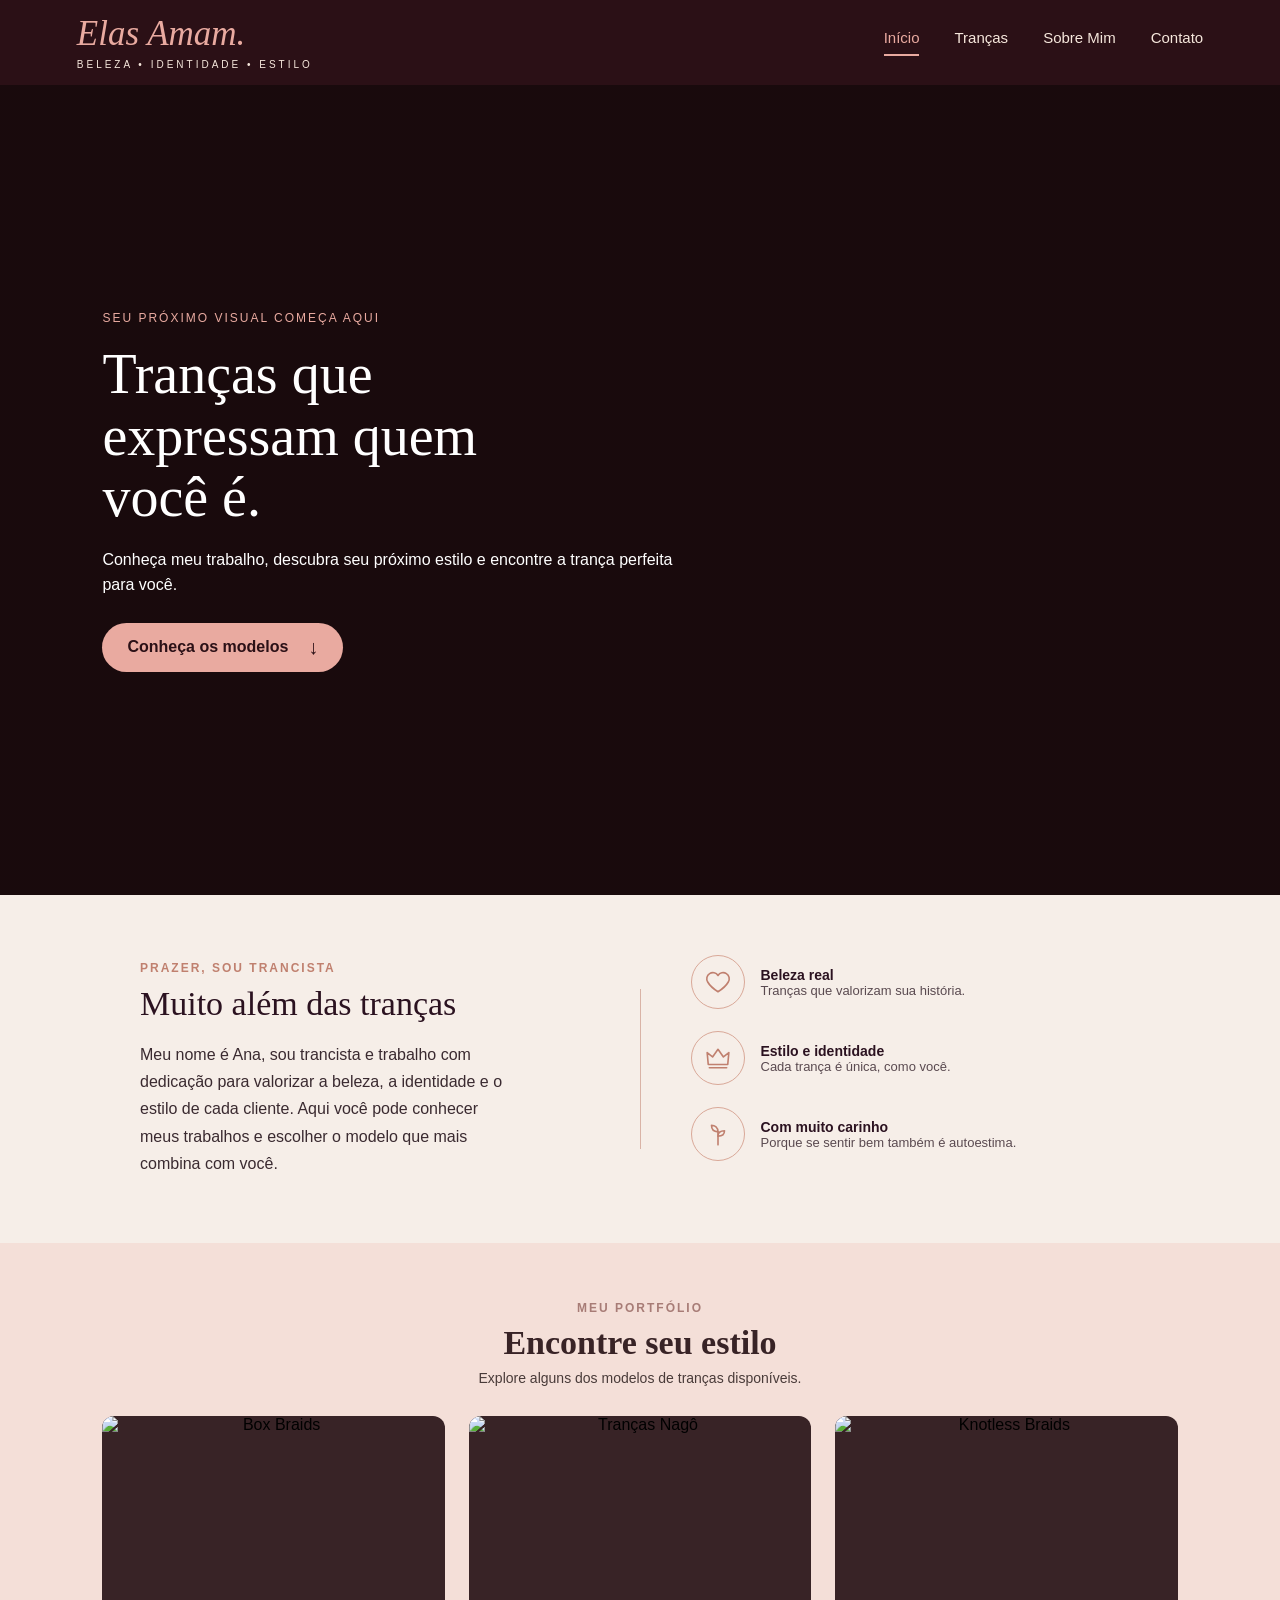
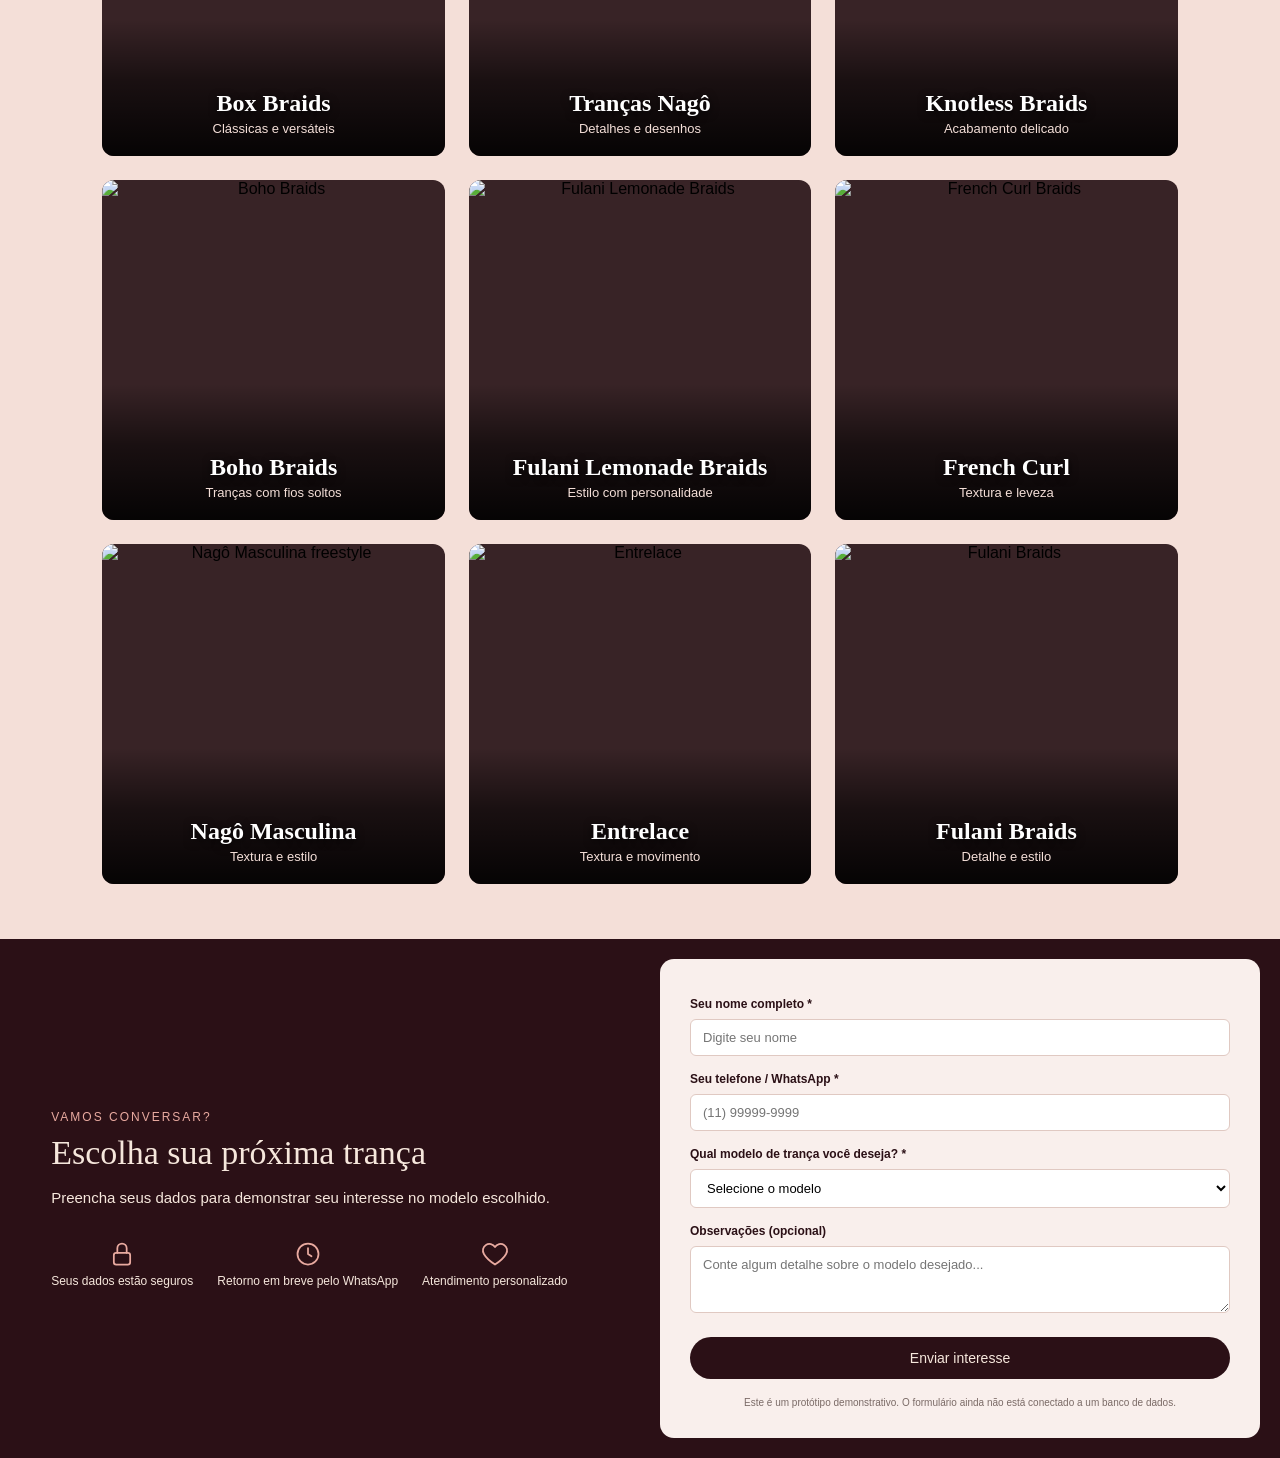
==== index.htm @ 779396f3 "Rename pagina do sprint 2.html to index.htm" ====
<!DOCTYPE html>
<html lang="pt-BR">
<head>
    <meta charset="UTF-8">
    <meta name="viewport" content="width=device-width, initial-scale=1.0">
    <title>TRANÇAS DA ANA</title>
    <link rel="stylesheet" href="arquivo.css">
</head>
<body>

<!-- Feito por Nathali ---------------------------------->


    <!-- MENU SUPERIOR -->
    <header class="cabecalho">
        <div class="logo">
            <h1>Elas Amam.</h1>
            <span>BELEZA • IDENTIDADE • ESTILO</span>
        </div>

        <nav>
            <a href="#inicio" class="ativo">Início</a>
            <a href="#trancas">Tranças</a>
            <a href="#sobre">Sobre Mim</a>
            <a href="#contato">Contato</a>
        </nav>
    </header>

    <!-- PÁGINA INICIAL -->
    <main class="inicio" id="inicio">

        <div class="conteudo">
            <span class="subtitulo">
                SEU PRÓXIMO VISUAL COMEÇA AQUI
            </span>

            <h2>
                Tranças que<br>
                expressam quem<br>
                você é.
            </h2>

            <p>
                Conheça meu trabalho, descubra seu próximo
                estilo e encontre a trança perfeita para você.
            </p>

            <a href="#trancas" class="botao">
                Conheça os modelos <span>↓</span>
            </a>
        </div>

    </main>

<!-- Feito por Nathali ---------------------------------->

<!-- Feito por Mariana -------------------------------- -->

    <section class="sobre-mim" id="sobre">
        <div class="sobre-conteiner">

            <div class="sobre-texto">
                <h6 class="prazer">PRAZER, SOU TRANCISTA</h6>
                <h3 class="impacto">Muito além das tranças</h3>
                <p class="resumo">
                    Meu nome é Ana, sou trancista e trabalho com dedicação para valorizar
                    a beleza, a identidade e o estilo de cada cliente. Aqui você pode
                    conhecer meus trabalhos e escolher o modelo que mais combina com você.
                </p>
            </div>

            <div class="sobre-divisor"></div>

            <ul class="sobre-destaques">
                <li>
                    <div class="icone">
                        <svg viewBox="0 0 24 24"><path d="M12 21s-7-4.5-9.5-9A5.5 5.5 0 0 1 12 6a5.5 5.5 0 0 1 9.5 6c-2.5 4.5-9.5 9-9.5 9z"/></svg>
                    </div>
                    <div>
                        <strong>Beleza real</strong>
                        <span>Tranças que valorizam sua história.</span>
                    </div>
                </li>

                <li>
                    <div class="icone">
                        <svg viewBox="0 0 24 24"><path d="M3 18L2 7l5 4 5-7 5 7 5-4-1 11z"/><path d="M4 21h16"/></svg>
                    </div>
                    <div>
                        <strong>Estilo e identidade</strong>
                        <span>Cada trança é única, como você.</span>
                    </div>
                </li>

                <li>
                    <div class="icone">
                        <svg viewBox="0 0 24 24"><path d="M12 22V10"/><path d="M12 10C12 6 9 4 6 4c0 4 2 6 6 6z"/><path d="M12 14c0-3 2-5 6-5 0 3-2 5-6 5z"/></svg>
                    </div>
                    <div>
                        <strong>Com muito carinho</strong>
                        <span>Porque se sentir bem também é autoestima.</span>
                    </div>
                </li>
            </ul>

        </div>
    </section>
<!-- Feito por Mariana -------------------------------- -->

<!-- Feito por Nathali -------------------------------- -->

    <section class="servicos" id="trancas">

        <div class="cabecalho-servicos">
            <span>MEU PORTFÓLIO</span>
            <h2>Encontre seu estilo</h2>
            <p>Explore alguns dos modelos de tranças disponíveis.</p>
        </div>

        <div class="galeria-servicos">

            <div class="card">
                <img src="box.jpeg" alt="Box Braids">
                <div class="descricao">
                    <h3>Box Braids</h3>
                    <p>Clássicas e versáteis</p>
                </div>
            </div>

            <div class="card">
                <img src="nago.jpeg" alt="Tranças Nagô">
                <div class="descricao">
                    <h3>Tranças Nagô</h3>
                    <p>Detalhes e desenhos</p>
                </div>
            </div>

            <div class="card">
                <img src="knotless.jpeg" alt="Knotless Braids">
                <div class="descricao">
                    <h3>Knotless Braids</h3>
                    <p>Acabamento delicado</p>
                </div>
            </div>

            <div class="card">
                <img src="boho.jpeg" alt="Boho Braids">
                <div class="descricao">
                    <h3>Boho Braids</h3>
                    <p>Tranças com fios soltos</p>
                </div>
            </div>

            <div class="card">
                <img src="funali-limonade.jpeg" alt="Fulani Lemonade Braids">
                <div class="descricao">
                    <h3>Fulani Lemonade Braids</h3>
                    <p>Estilo com personalidade</p>
                </div>
            </div>

            <div class="card">
                <img src="french-curl.jpeg" alt="French Curl Braids">
                <div class="descricao">
                    <h3>French Curl</h3>
                    <p>Textura e leveza</p>
                </div>
            </div>

            <div class="card">
                <img src="nago-maculino.jpeg" alt="Nagô Masculina freestyle">
                <div class="descricao">
                    <h3>Nagô Masculina</h3>
                    <p>Textura e estilo</p>
                </div>
            </div>

            <div class="card">
                <img src="entrelace.jpeg" alt="Entrelace">
                <div class="descricao">
                    <h3>Entrelace</h3>
                    <p>Textura e movimento</p>
                </div>
            </div>

            <div class="card">
                <img src="fulani.jpeg" alt="Fulani Braids">
                <div class="descricao">
                    <h3>Fulani Braids</h3>
                    <p>Detalhe e estilo</p>
                </div>
            </div>

        </div>

    </section>
<!-- Feito por Nathali -------------------------------- -->

<!-- Feito por Mariana -------------------------------- -->

    <section class="formulario" id="contato">

    <div class="form-lado">
        <span class="form-eyebrow">VAMOS CONVERSAR?</span>
        <h2>Escolha sua próxima trança</h2>
        <p>Preencha seus dados para demonstrar seu interesse no modelo escolhido.</p>
        <ul class="form-garantias">
    <li>
        <svg viewBox="0 0 24 24"><rect x="5" y="11" width="14" height="10" rx="2"/><path d="M8 11V7a4 4 0 0 1 8 0v4"/></svg>
        <span>Seus dados estão seguros</span>
    </li>
    <li>
        <svg viewBox="0 0 24 24"><circle cx="12" cy="12" r="9"/><path d="M12 7v5l3 2"/></svg>
        <span>Retorno em breve pelo WhatsApp</span>
    </li>
    <li>
        <svg viewBox="0 0 24 24"><path d="M12 21s-7-4.5-9.5-9A5.5 5.5 0 0 1 12 6a5.5 5.5 0 0 1 9.5 6c-2.5 4.5-9.5 9-9.5 9z"/></svg>
        <span>Atendimento personalizado</span>
    </li>
</ul>
    </div>

    <form class="form-caixa" action="grava.jsp" method="post">

        <label for="nome">Seu nome completo *</label>
        <input type="text" id="nome" name="nome" placeholder="Digite seu nome" required>

        <label for="telefone">Seu telefone / WhatsApp *</label>
        <input type="tel" id="telefone" name="telefone" placeholder="(11) 99999-9999" required>

        <label for="modelo">Qual modelo de trança você deseja? *</label>
        <select id="modelo" name="modelo" required>
            <option value="">Selecione o modelo</option>
            <option>Box Braids</option>
            <option>Tranças Nagô</option>
            <option>Knotless Braids</option>
            <option>Boho Braids</option>
            <option>Fulani Lemonade Braids</option>
            <option>French Curl</option>
            <option>Nagô Masculina</option>
            <option>Entrelace</option>
            <option>Fulani Braids</option>
        </select>

        <label for="obs">Observações (opcional)</label>
        <textarea id="obs" name="obs" rows="3" placeholder="Conte algum detalhe sobre o modelo desejado..."></textarea>

        <button type="submit">Enviar interesse</button>

        <small>Este é um protótipo demonstrativo. O formulário ainda não está conectado a um banco de dados.</small>

    </form>

</section>


</body>
</html>
---- arquivo.css ----
/*feito por Nathali -> -------------------------------- */

  /* CONFIGURAÇÕES GERAIS */
* {
    margin: 0;
    padding: 0;
    box-sizing: border-box;
}

html {
    scroll-behavior: smooth;
}

body {
    font-family: Arial, sans-serif;
    background-color: #321419;
}

/* CORES DO SITE */
:root {
    --vinho: #2b1016;
    --marrom: #4a2925;
    --rose: #e9aaa0;
    --bege: #f6e7dc;
}

/* MENU */
.cabecalho {
    width: 100%;
    height: 85px;
    background-color: var(--vinho);
    display: flex;
    align-items: center;
    justify-content: space-between;
    padding: 0 6%;
    position: relative;
    z-index: 2;
}

.logo h1 {
    color: var(--rose);
    font-family: Georgia, serif;
    font-size: 35px;
    font-style: italic;
    font-weight: normal;
}

.logo span {
    color: var(--bege);
    font-size: 10px;
    letter-spacing: 3px;
}

nav {
    display: flex;
    gap: 35px;
}

nav a {
    color: var(--bege);
    text-decoration: none;
    font-size: 15px;
    padding-bottom: 8px;
    transition: 0.3s;
}

nav a:hover,
nav a.ativo {
    color: var(--rose);
    border-bottom: 2px solid var(--rose);
}

.inicio {
    background-image: url("imagens/modelo.png");
    background-size: cover;
    background-position: center;
    background-repeat: no-repeat;
    height: 500px;
}


/* DESTAQUE PRINCIPAL */
.inicio {
    min-height: 540px;
    display: flex;
    align-items: center;
    padding: 50px 8%;
    position: relative;

    background-image:
        linear-gradient(
            90deg,
            rgba(43, 16, 22, 0.95) 0%,
            rgba(43, 16, 22, 0.80) 35%,
            rgba(43, 16, 22, 0.05) 75%
        ),
        url("modelo-elas-amam.png");

    background-size: cover;
    background-position: center 35%;
    background-repeat: no-repeat;
}

/* TEXTOS */
.conteudo {
    max-width: 480px;
    color: var(--bege);
    z-index: 1;
}

.subtitulo {
    font-size: 12px;
    letter-spacing: 2px;
    color: var(--rose);
}

.conteudo h2 {
    font-family: Georgia, serif;
    font-size: 48px;
    line-height: 1.05;
    font-weight: normal;
    margin: 18px 0;
}

.conteudo p {
    font-size: 16px;
    line-height: 1.6;
    margin-bottom: 25px;
}

/* BOTÃO */
.botao {
    display: inline-flex;
    align-items: center;
    gap: 20px;
    padding: 13px 25px;
    background-color: var(--rose);
    color: var(--vinho);
    text-decoration: none;
    border-radius: 30px;
    font-weight: bold;
    transition: 0.3s;
}

.botao:hover {
    background-color: var(--bege);
    transform: translateY(-3px);
}

.botao span {
    font-size: 20px;
}

/* RESPONSIVIDADE */
@media (max-width: 768px) {

    .cabecalho {
        height: auto;
        padding: 20px;
        flex-direction: column;
        gap: 20px;
    }

    .logo {
        text-align: center;
    }

    nav {
        gap: 15px;
        flex-wrap: wrap;
        justify-content: center;
    }

    nav a {
        font-size: 13px;
    }

    .inicio {
        min-height: 600px;
        padding: 40px 7%;
        background-position: 65% center;
    }

    .conteudo {
        max-width: 100%;
    }

    .conteudo h2 {
        font-size: 38px;
    }

    .conteudo p {
        font-size: 14px;
    }
}
.inicio {
    min-height: 90vh;
    display: flex;
    align-items: center;
    padding: 0 8%;

    /* camada escura por cima da foto + a foto de fundo */
    background:
        linear-gradient(rgba(0, 0, 0, 0.5), rgba(0, 0, 0, 0.5)),
        url("topo.jpeg") center / cover no-repeat;
}

.inicio .conteudo {
    max-width: 600px;
    color: #fff;
}

.inicio h2 {
    font-size: clamp(2rem, 5vw, 3.5rem);
    line-height: 1.1;
}

/*feito por Nathali -> -------------------------------- */


/*feito por Mariana -> -------------------------------- */

.sobre-mim {
  background-color: #f6eee8;
  padding: 60px 20px;
}

.sobre-conteiner {
  max-width: 1000px;
  margin: 0 auto;
  display: grid;
  grid-template-columns: 1fr auto 1fr;
  align-items: center;
  gap: 50px;
}

.prazer {
  font-size: 12px;
  font-weight: 600;
  letter-spacing: 2px;
  color: #c0806f;
  margin: 0 0 10px;
}

.impacto {
  font-family: Georgia, "Times New Roman", serif;
  font-size: 34px;
  font-weight: 500;
  color: #2b1220;
  margin: 0 0 18px;
}

.resumo {
  font-size: 16px;
  line-height: 1.7;
  color: #3a2a30;
  max-width: 380px;
}

.sobre-divisor {
  width: 1px;
  height: 160px;
  background: #d9b3a6;
}

.sobre-destaques {
  list-style: none;
  margin: 0;
  padding: 0;
}

.sobre-destaques li {
  display: flex;
  align-items: center;
  gap: 16px;
  margin-bottom: 22px;
}

.sobre-destaques .icone {
  width: 54px;
  height: 54px;
  flex-shrink: 0;
  border: 1.5px solid #d9a898;
  border-radius: 50%;
  display: flex;
  align-items: center;
  justify-content: center;
}

.sobre-destaques .icone svg {
  width: 26px;
  height: 26px;
  fill: none;
  stroke: #c0806f;
  stroke-width: 1.5;
  stroke-linecap: round;
  stroke-linejoin: round;
}

.sobre-destaques strong {
  display: block;
  font-size: 14px;
  color: #2b1220;
}

.sobre-destaques span {
  display: block;
  font-size: 13px;
  color: #5a4a50;
}

@media (max-width: 800px) {
  .sobre-conteiner {
    grid-template-columns: 1fr;
    gap: 30px;
  }

  .sobre-divisor {
    width: 100%;
    height: 1px;
  }
}

/*feito por Mariana -> -------------------------------- */


/*feito por Nathali (Sessão Serviços) -> -------------------------------- */

.servicos {
  background-color: #f4dfd8;
  padding: 55px 8%;
  text-align: center;
}

/* CABEÇALHO */
.cabecalho-servicos span {
  color: #a77c76;
  font-size: 12px;
  font-weight: bold;
  letter-spacing: 2px;
}

.cabecalho-servicos h2 {
  color: #382326;
  font-family: Georgia, serif;
  font-size: 34px;
  margin: 8px 0;
}

.cabecalho-servicos p {
  color: #493b39;
  font-size: 14px;
  margin-bottom: 30px;
}

/* GALERIA */
.galeria-servicos {
  display: grid;
  grid-template-columns: repeat(3, 1fr);
  gap: 24px;
}

/* CARD: a foto fica de fundo */
.card {
  position: relative;
  height: 340px;
  border-radius: 12px;
  overflow: hidden;
  background-color: #382326;
  transition: 0.3s;
}

.card:hover {
  transform: translateY(-5px);
  box-shadow: 0 8px 20px rgba(80, 45, 40, 0.25);
}

.card img {
  position: absolute;
  top: 0;
  left: 0;
  width: 100%;
  height: 100%;
  object-fit: cover;
  object-position: center top;
  z-index: 1;
  transition: transform 0.4s;
}

.card:hover img {
  transform: scale(1.06);
}

/* NOME DA TRANÇA: por cima da foto, em destaque */
.descricao {
  position: absolute;
  left: 0;
  right: 0;
  bottom: 0;
  z-index: 2;
  padding: 70px 16px 20px;
  text-align: center;
  background: linear-gradient(
    to top,
    rgba(0, 0, 0, 0.9) 0%,
    rgba(0, 0, 0, 0.55) 55%,
    rgba(0, 0, 0, 0)
  );
}   
.descricao h3 {
  color: #ffffff;
  font-family: Georgia, serif;
  font-size: 24px;
  font-weight: bold;
  margin: 0 0 4px;
  text-shadow: 0 2px 8px rgba(0, 0, 0, 0.8);
}

.descricao p {
  color: #f4dfd8;
  font-size: 13px;
  margin: 0;
}

@media (max-width: 768px) {
  .galeria-servicos { grid-template-columns: repeat(2, 1fr); }
  .cabecalho-servicos h2 { font-size: 28px; }
}

@media (max-width: 480px) {
  .galeria-servicos { grid-template-columns: 1fr; }
  .card { height: 300px; }
}

/*feito por Mariana -> -------------------------------- */

.formulario {
  display: grid;
  grid-template-columns: 1fr 1fr;
  background-color: #2b1016;
  color: #f6e7dc;
}

.form-lado {
  padding: 60px 8%;
  display: flex;
  flex-direction: column;
  justify-content: center;
}

.form-eyebrow {
  font-size: 12px;
  letter-spacing: 2px;
  color: #e9aaa0;
  margin-bottom: 10px;
}

.form-lado h2 {
  font-family: Georgia, serif;
  font-size: 34px;
  font-weight: normal;
  margin-bottom: 14px;
}

.form-lado p {
  font-size: 15px;
  line-height: 1.6;
  margin-bottom: 30px;
}

.form-garantias {
  list-style: none;
  display: flex;
  gap: 24px;
}

.form-garantias li {
  display: flex;
  flex-direction: column;
  align-items: center;
  text-align: center;
  font-size: 22px;
  gap: 6px;
}

.form-garantias span {
  font-size: 12px;
}

.form-caixa {
  background-color: #f9efec;
  margin: 20px;
  padding: 30px;
  border-radius: 14px;
  display: flex;
  flex-direction: column;
  gap: 8px;
}

.form-caixa label {
  font-size: 12px;
  font-weight: bold;
  color: #2b1016;
  margin-top: 8px;
}

.form-caixa input,
.form-caixa select,
.form-caixa textarea {
  padding: 10px 12px;
  border: 1px solid #e0c9c2;
  border-radius: 6px;
  font-size: 13px;
  font-family: Arial, sans-serif;
  background-color: #fff;
}

.form-caixa textarea {
  resize: vertical;
}

.form-caixa button {
  margin-top: 16px;
  padding: 13px;
  background-color: #2b1016;
  color: #f6e7dc;
  border: none;
  border-radius: 30px;
  font-size: 14px;
  cursor: pointer;
  transition: 0.3s;
}

.form-caixa button:hover {
  background-color: #4a2925;
}

.form-caixa small {
  font-size: 10px;
  color: #7a6a66;
  text-align: center;
  margin-top: 10px;
}

@media (max-width: 768px) {
  .formulario {
    grid-template-columns: 1fr;
  }
}
.form-garantias svg {
  width: 28px;
  height: 28px;
  fill: none;
  stroke: #e9aaa0;
  stroke-width: 1.5;
  stroke-linecap: round;
  stroke-linejoin: round;
}
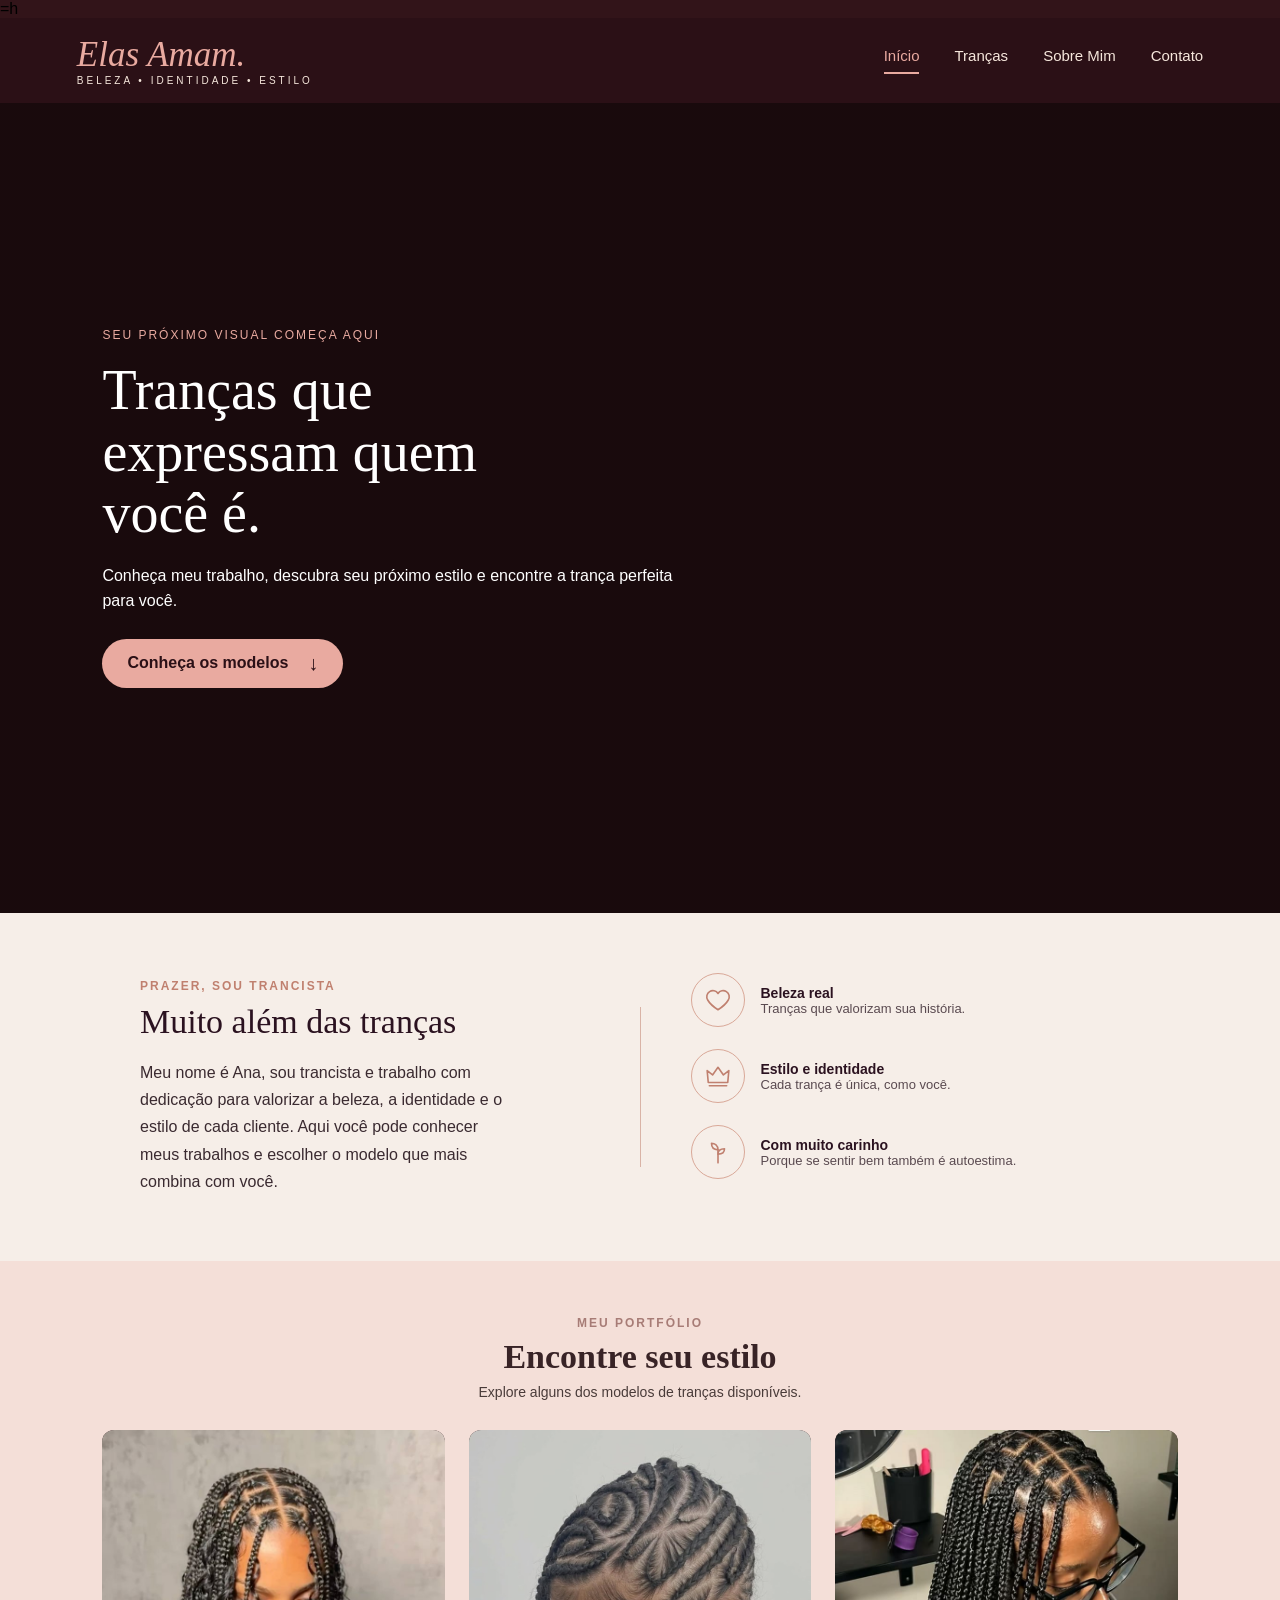
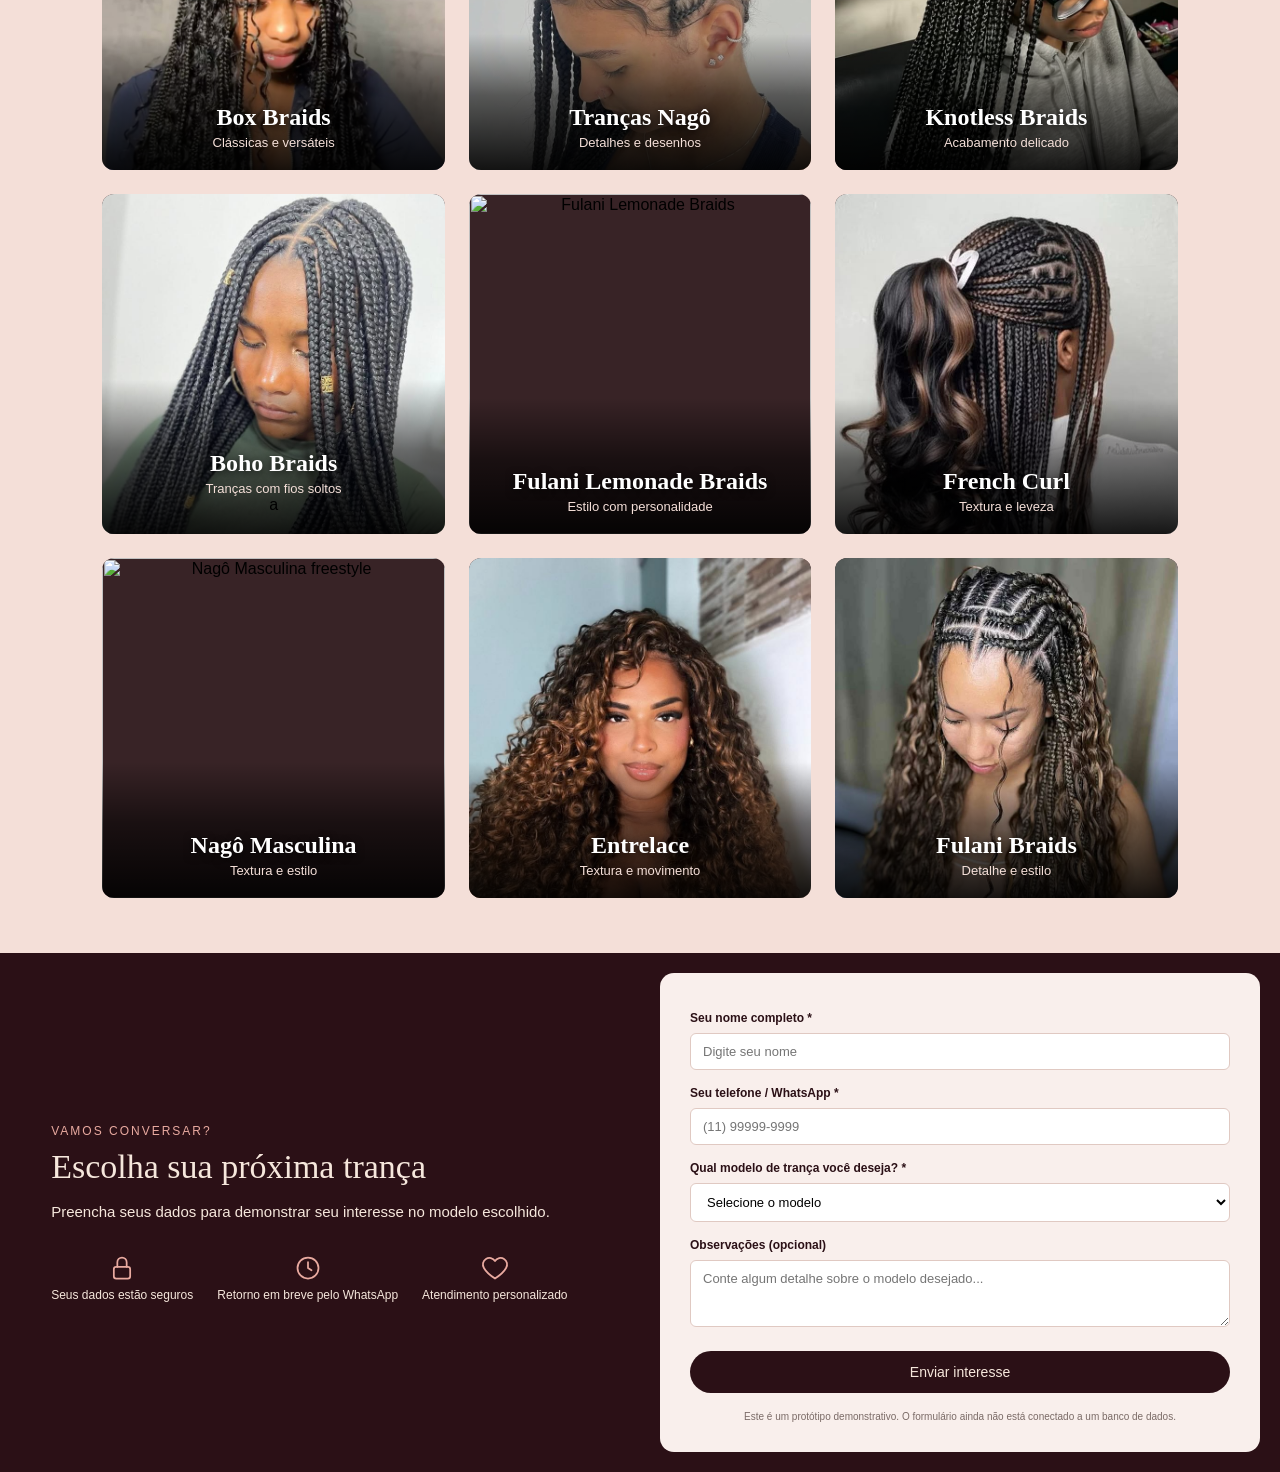
==== commit 1486b577: "Update index.htm" ====
--- a/index.htm
+++ b/index.htm
@@ -1,4 +1,4 @@
-<!DOCTYPE html>
+=h<!DOCTYPE html>
 <html lang="pt-BR">
 <head>
     <meta charset="UTF-8">
@@ -120,7 +120,7 @@
         <div class="galeria-servicos">
 
             <div class="card">
-                <img src="box.jpeg" alt="Box Braids">
+                <img src="Imagens/box.jpeg" alt="Box Braids">
                 <div class="descricao">
                     <h3>Box Braids</h3>
                     <p>Clássicas e versáteis</p>
@@ -128,7 +128,7 @@
             </div>
 
             <div class="card">
-                <img src="nago.jpeg" alt="Tranças Nagô">
+                <img src="Imagens/nago.jpeg" alt="Tranças Nagô">
                 <div class="descricao">
                     <h3>Tranças Nagô</h3>
                     <p>Detalhes e desenhos</p>
@@ -136,7 +136,7 @@
             </div>
 
             <div class="card">
-                <img src="knotless.jpeg" alt="Knotless Braids">
+                <img src="Imagens/knotless.jpeg" alt="Knotless Braids">
                 <div class="descricao">
                     <h3>Knotless Braids</h3>
                     <p>Acabamento delicado</p>
@@ -144,15 +144,15 @@
             </div>
 
             <div class="card">
-                <img src="boho.jpeg" alt="Boho Braids">
+                <img src="Imagens/boho.jpeg" alt="Boho Braids">
                 <div class="descricao">
                     <h3>Boho Braids</h3>
-                    <p>Tranças com fios soltos</p>
-                </div>
-            </div>
-
-            <div class="card">
-                <img src="funali-limonade.jpeg" alt="Fulani Lemonade Braids">
+                    <p>Tranças com fios soltos</p>a
+                </div>
+            </div>
+
+            <div class="card">
+                <img src="Imagens/funali-limonade.jpeg" alt="Fulani Lemonade Braids">
                 <div class="descricao">
                     <h3>Fulani Lemonade Braids</h3>
                     <p>Estilo com personalidade</p>
@@ -160,7 +160,7 @@
             </div>
 
             <div class="card">
-                <img src="french-curl.jpeg" alt="French Curl Braids">
+                <img src="Imagens/french-curl.jpeg" alt="French Curl Braids">
                 <div class="descricao">
                     <h3>French Curl</h3>
                     <p>Textura e leveza</p>
@@ -168,7 +168,7 @@
             </div>
 
             <div class="card">
-                <img src="nago-maculino.jpeg" alt="Nagô Masculina freestyle">
+                <img src="Imagens/nago-maculino.jpeg" alt="Nagô Masculina freestyle">
                 <div class="descricao">
                     <h3>Nagô Masculina</h3>
                     <p>Textura e estilo</p>
@@ -176,7 +176,7 @@
             </div>
 
             <div class="card">
-                <img src="entrelace.jpeg" alt="Entrelace">
+                <img src="Imagens/entrelace.jpeg" alt="Entrelace">
                 <div class="descricao">
                     <h3>Entrelace</h3>
                     <p>Textura e movimento</p>
@@ -184,7 +184,7 @@
             </div>
 
             <div class="card">
-                <img src="fulani.jpeg" alt="Fulani Braids">
+                <img src="Imagens/fulani.jpeg" alt="Fulani Braids">
                 <div class="descricao">
                     <h3>Fulani Braids</h3>
                     <p>Detalhe e estilo</p>
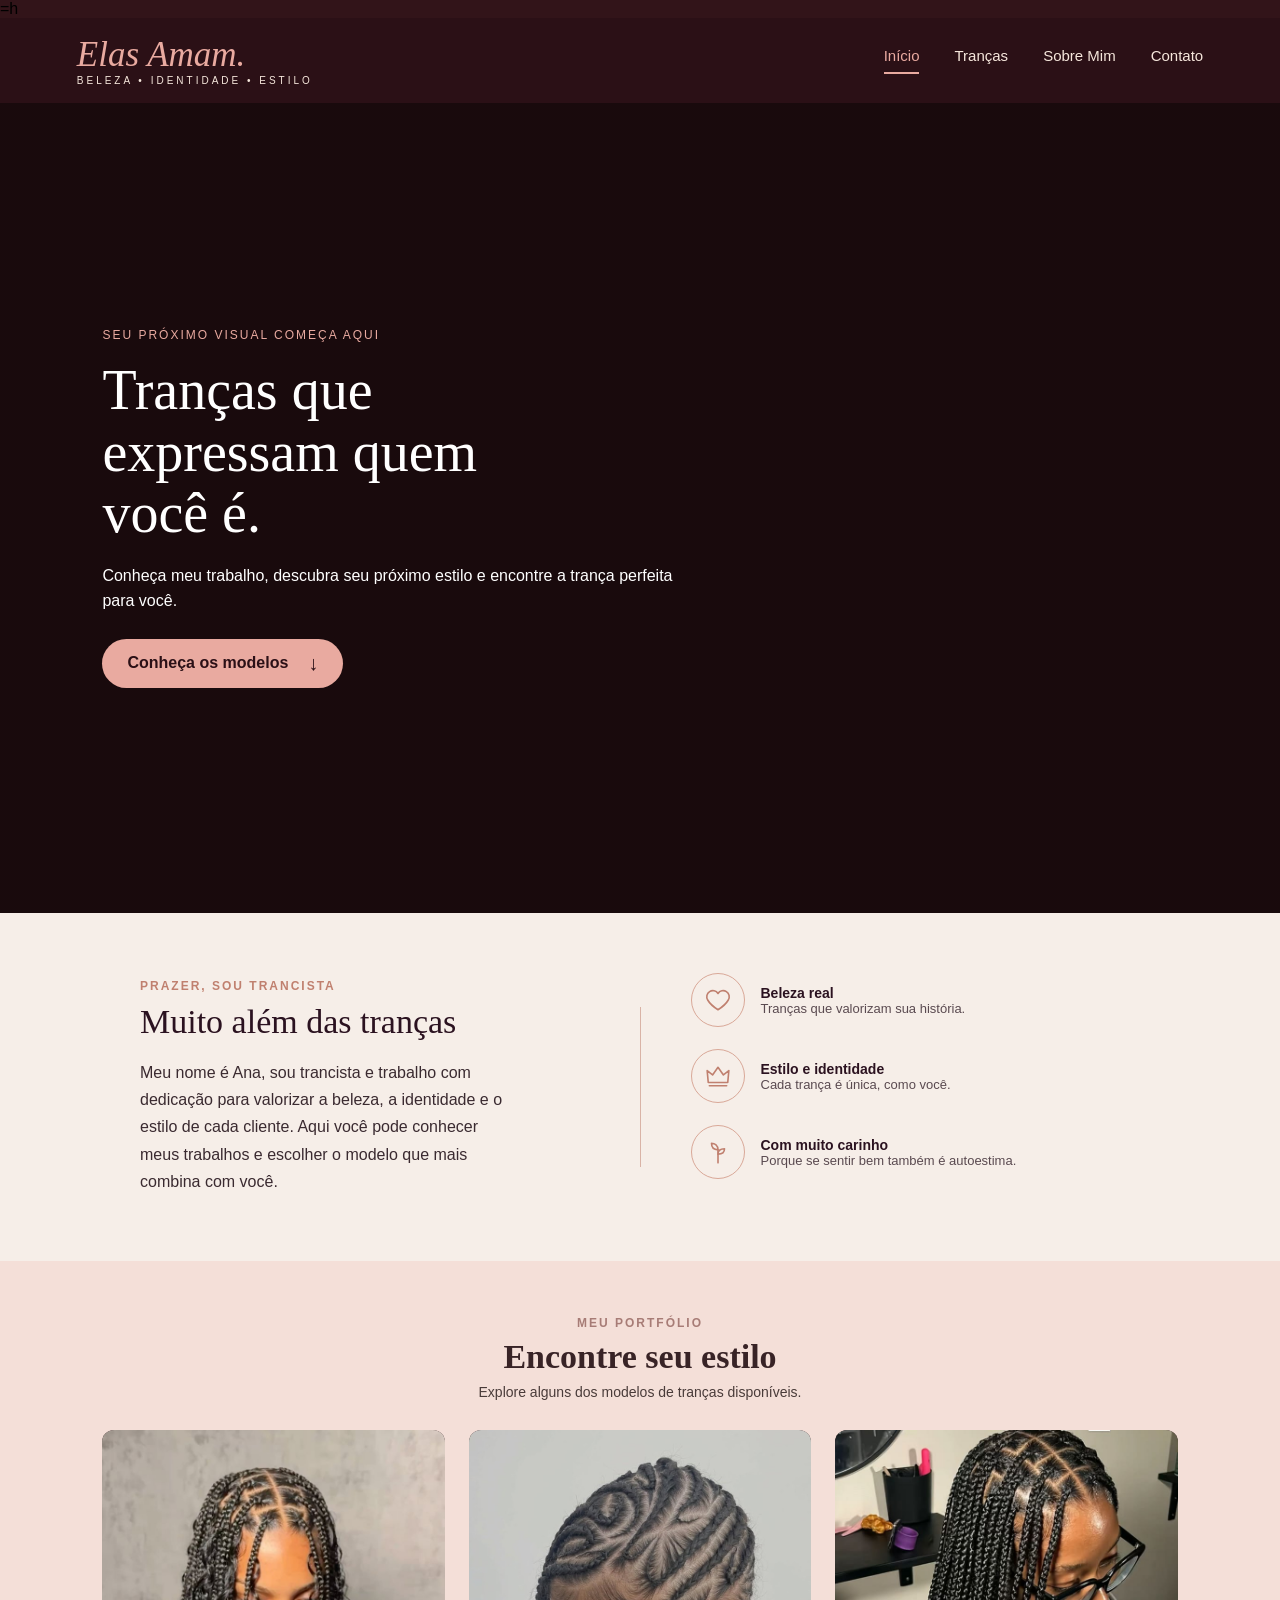
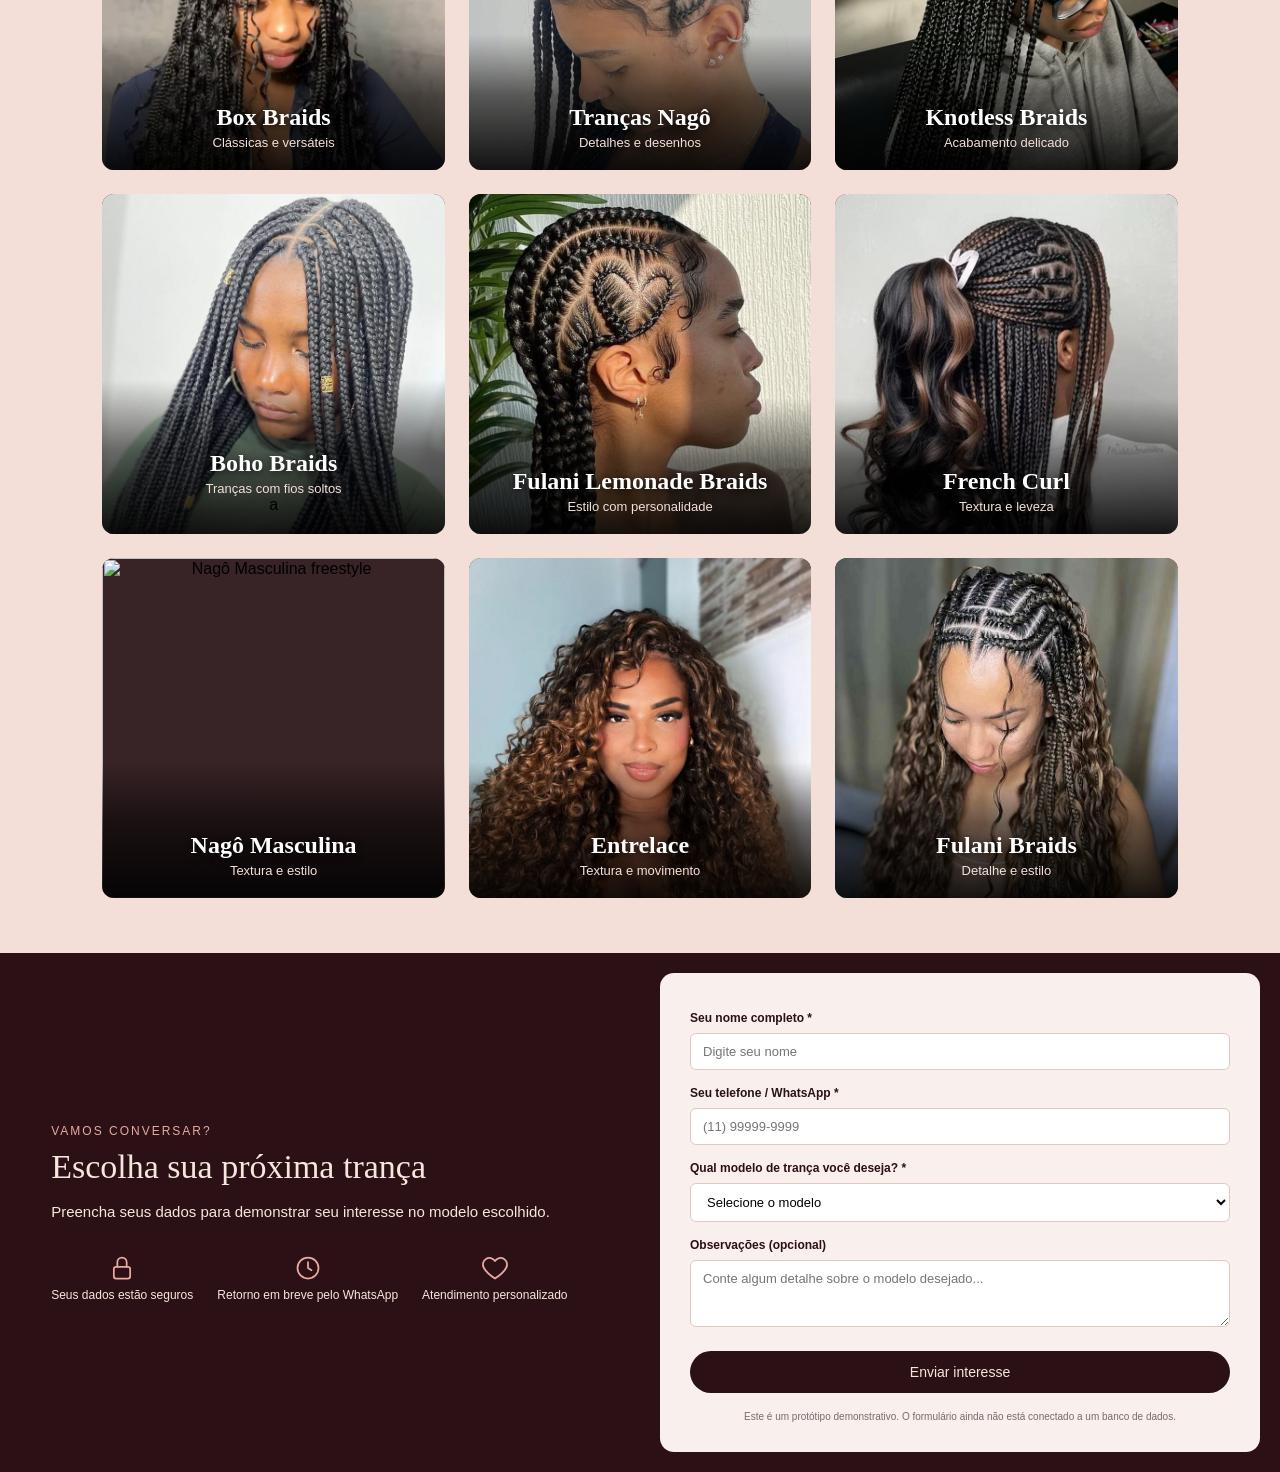
==== commit 9faeaaa6: "Update index.htm" ====
--- a/index.htm
+++ b/index.htm
@@ -152,7 +152,7 @@
             </div>
 
             <div class="card">
-                <img src="Imagens/funali-limonade.jpeg" alt="Fulani Lemonade Braids">
+                <img src="Imagens/fulani-lemonade.jpeg" alt="Fulani Lemonade Braids">
                 <div class="descricao">
                     <h3>Fulani Lemonade Braids</h3>
                     <p>Estilo com personalidade</p>
@@ -168,7 +168,7 @@
             </div>
 
             <div class="card">
-                <img src="Imagens/nago-maculino.jpeg" alt="Nagô Masculina freestyle">
+                <img src="Imagens/nago-masculino.jpeg" alt="Nagô Masculina freestyle">
                 <div class="descricao">
                     <h3>Nagô Masculina</h3>
                     <p>Textura e estilo</p>
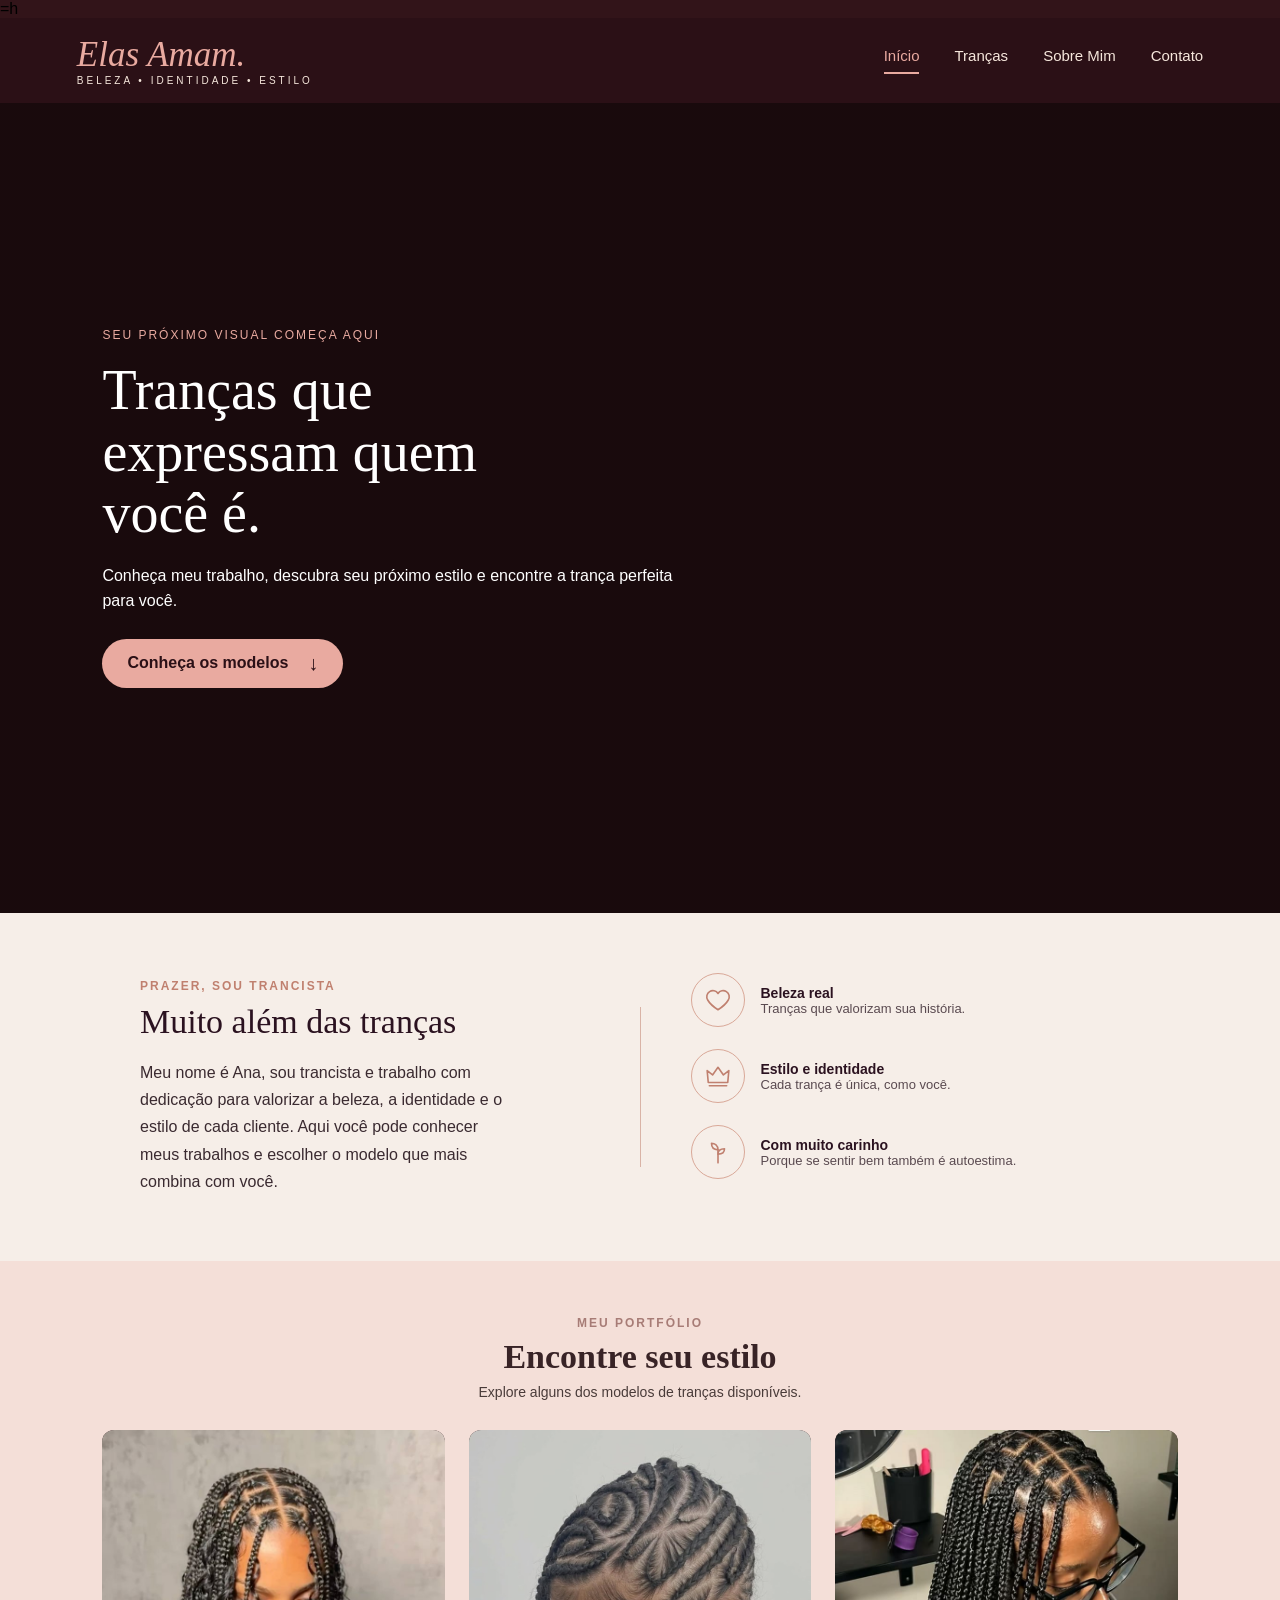
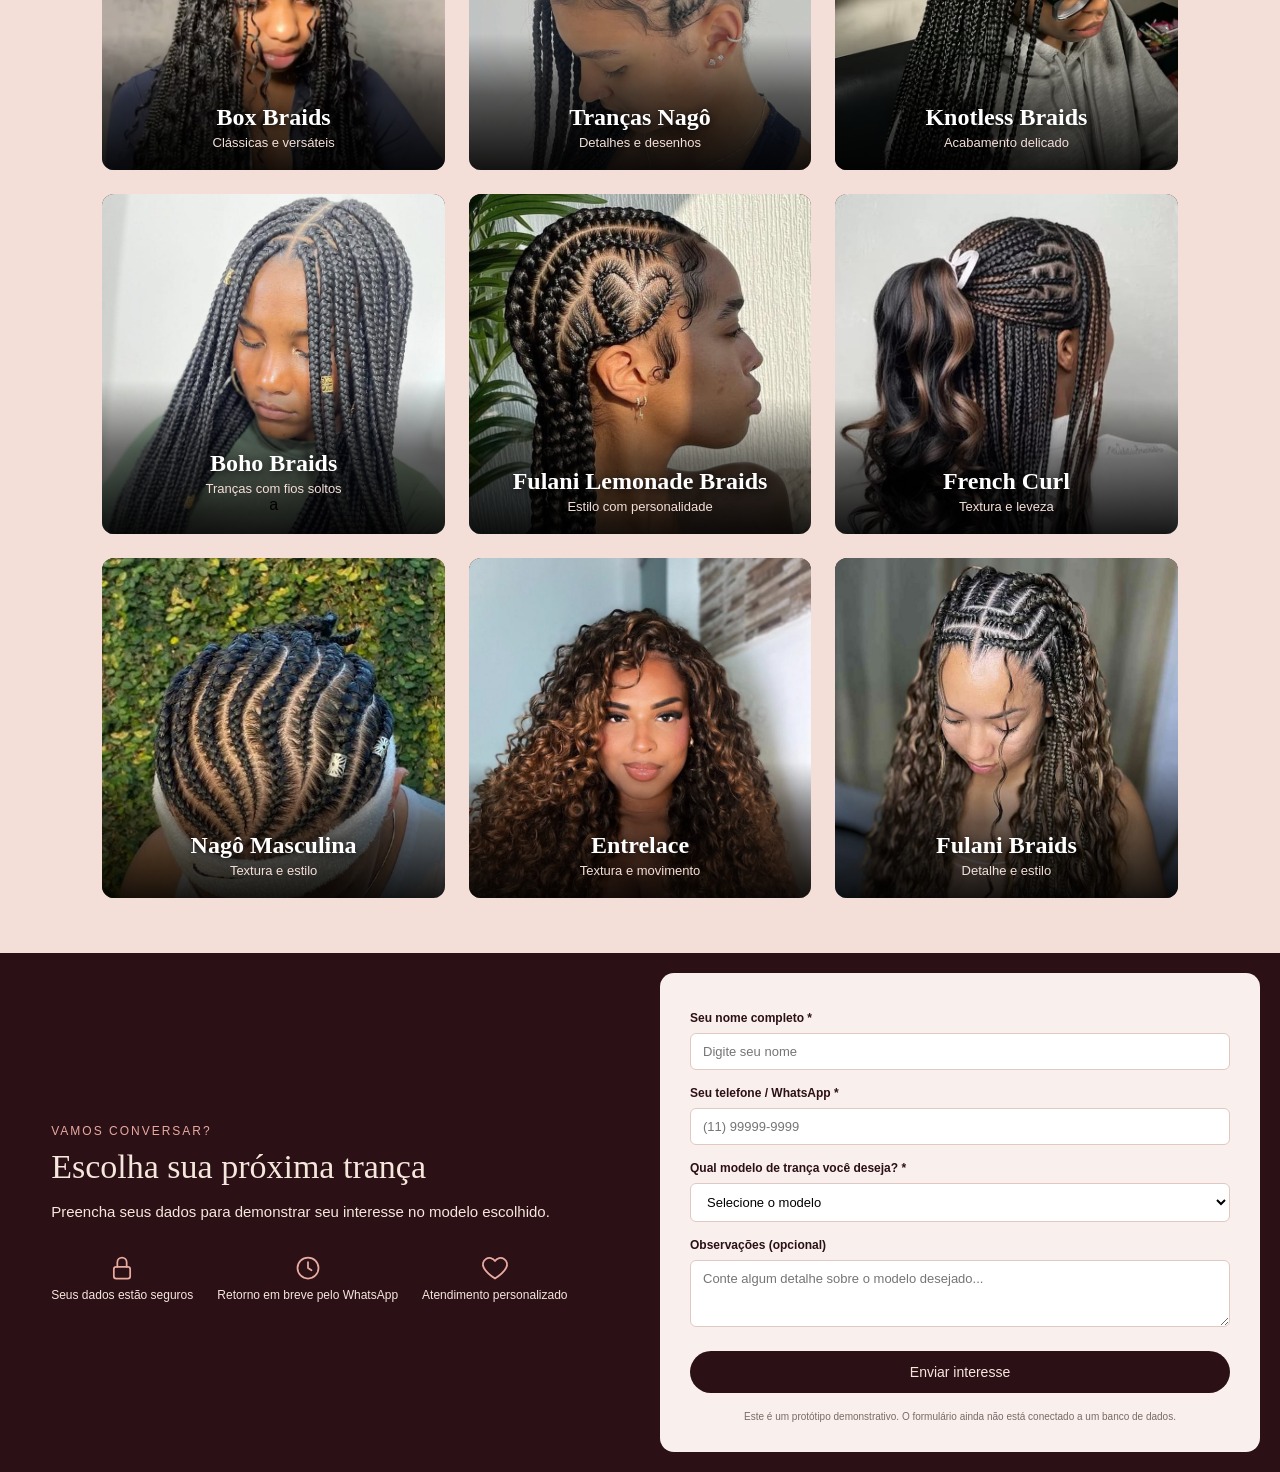
==== commit 8a8c809f: "Update index.htm" ====
--- a/index.htm
+++ b/index.htm
@@ -168,7 +168,7 @@
             </div>
 
             <div class="card">
-                <img src="Imagens/nago-masculino.jpeg" alt="Nagô Masculina freestyle">
+                <img src="Imagens/nago-masculina.jpeg" alt="Nagô Masculina freestyle">
                 <div class="descricao">
                     <h3>Nagô Masculina</h3>
                     <p>Textura e estilo</p>
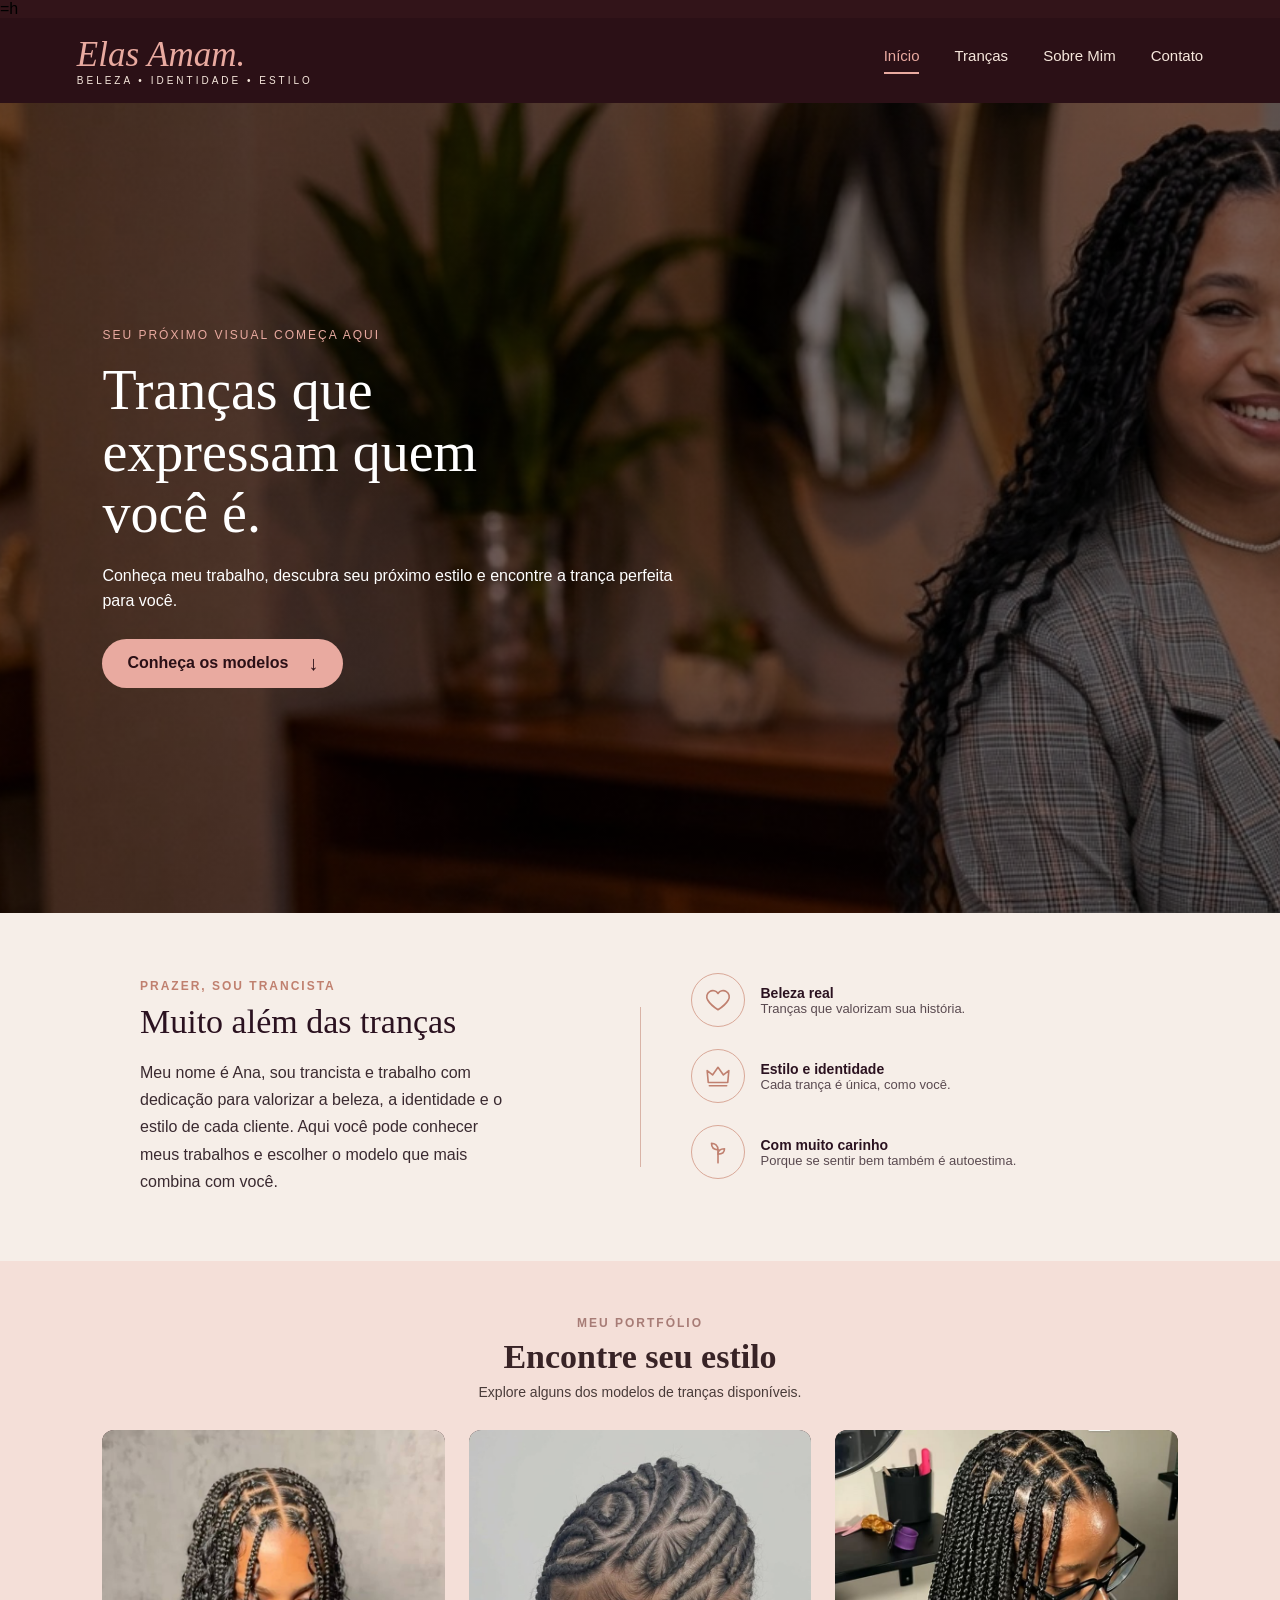
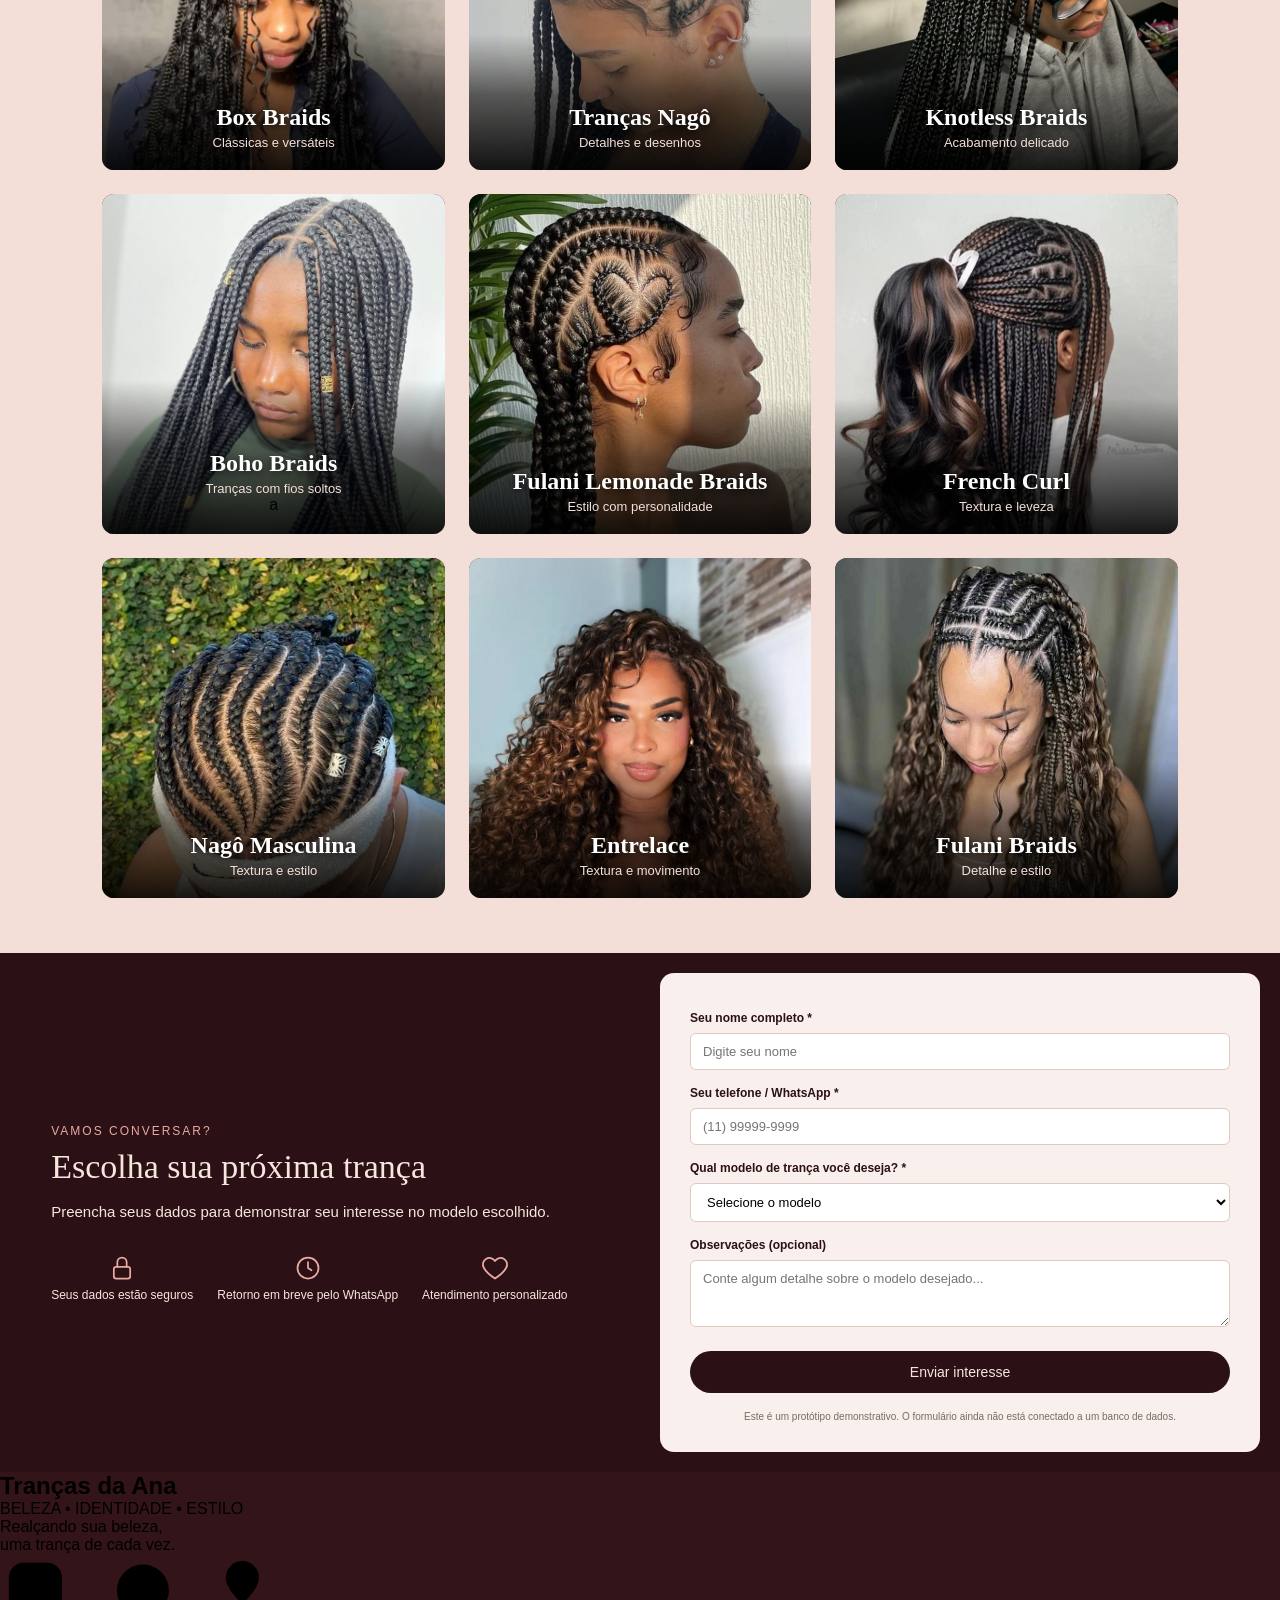
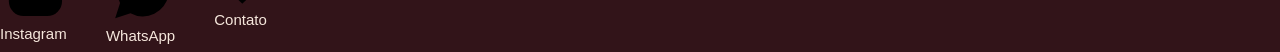
==== commit 5c23f85d: "Update index.htm" ====
--- a/index.htm
+++ b/index.htm
@@ -252,7 +252,33 @@
     </form>
 
 </section>
-
+<!-- RODAPÉ -->
+<footer class="rodape">
+<div class="rodape-marca">
+<h2>Tranças da Ana</h2>
+<span>BELEZA • IDENTIDADE • ESTILO</span>
+</div>
+
+<p class="rodape-frase">
+Realçando sua beleza,<br>
+uma trança de cada vez.
+</p>
+
+<nav class="rodape-links">
+<a href="https://www.instagram.com/" target="_blank">
+<svg viewBox="0 0 24 24"><rect x="3" y="3" width="18" height="18" rx="5"/><circle cx="12" cy="12" r="4"/><circle cx="17.5" cy="6.5" r="0.5"/></svg>
+Instagram
+</a>
+<a href="https://wa.me/5511999999999" target="_blank">
+<svg viewBox="0 0 24 24"><path d="M3 21l1.6-5A8.5 8.5 0 1 1 8 19.4z"/></svg>
+WhatsApp
+</a>
+<a href="#contato">
+<svg viewBox="0 0 24 24"><path d="M12 21s-7-6-7-11a7 7 0 0 1 14 0c0 5-7 11-7 11z"/><circle cx="12" cy="10" r="2.5"/></svg>
+Contato
+</a>
+</nav>
+</footer>
 
 </body>
 </html>
--- a/arquivo.css
+++ b/arquivo.css
@@ -71,7 +71,7 @@
 }
 
 .inicio {
-    background-image: url("imagens/modelo.png");
+    background-image: url("imagens/topo.jpg");
     background-size: cover;
     background-position: center;
     background-repeat: no-repeat;
@@ -202,7 +202,7 @@
     /* camada escura por cima da foto + a foto de fundo */
     background:
         linear-gradient(rgba(0, 0, 0, 0.5), rgba(0, 0, 0, 0.5)),
-        url("topo.jpeg") center / cover no-repeat;
+        url("Imagens/topo.jpg") center / cover no-repeat;
 }
 
 .inicio .conteudo {
@@ -555,4 +555,4 @@
   stroke-width: 1.5;
   stroke-linecap: round;
   stroke-linejoin: round;
-}+}
